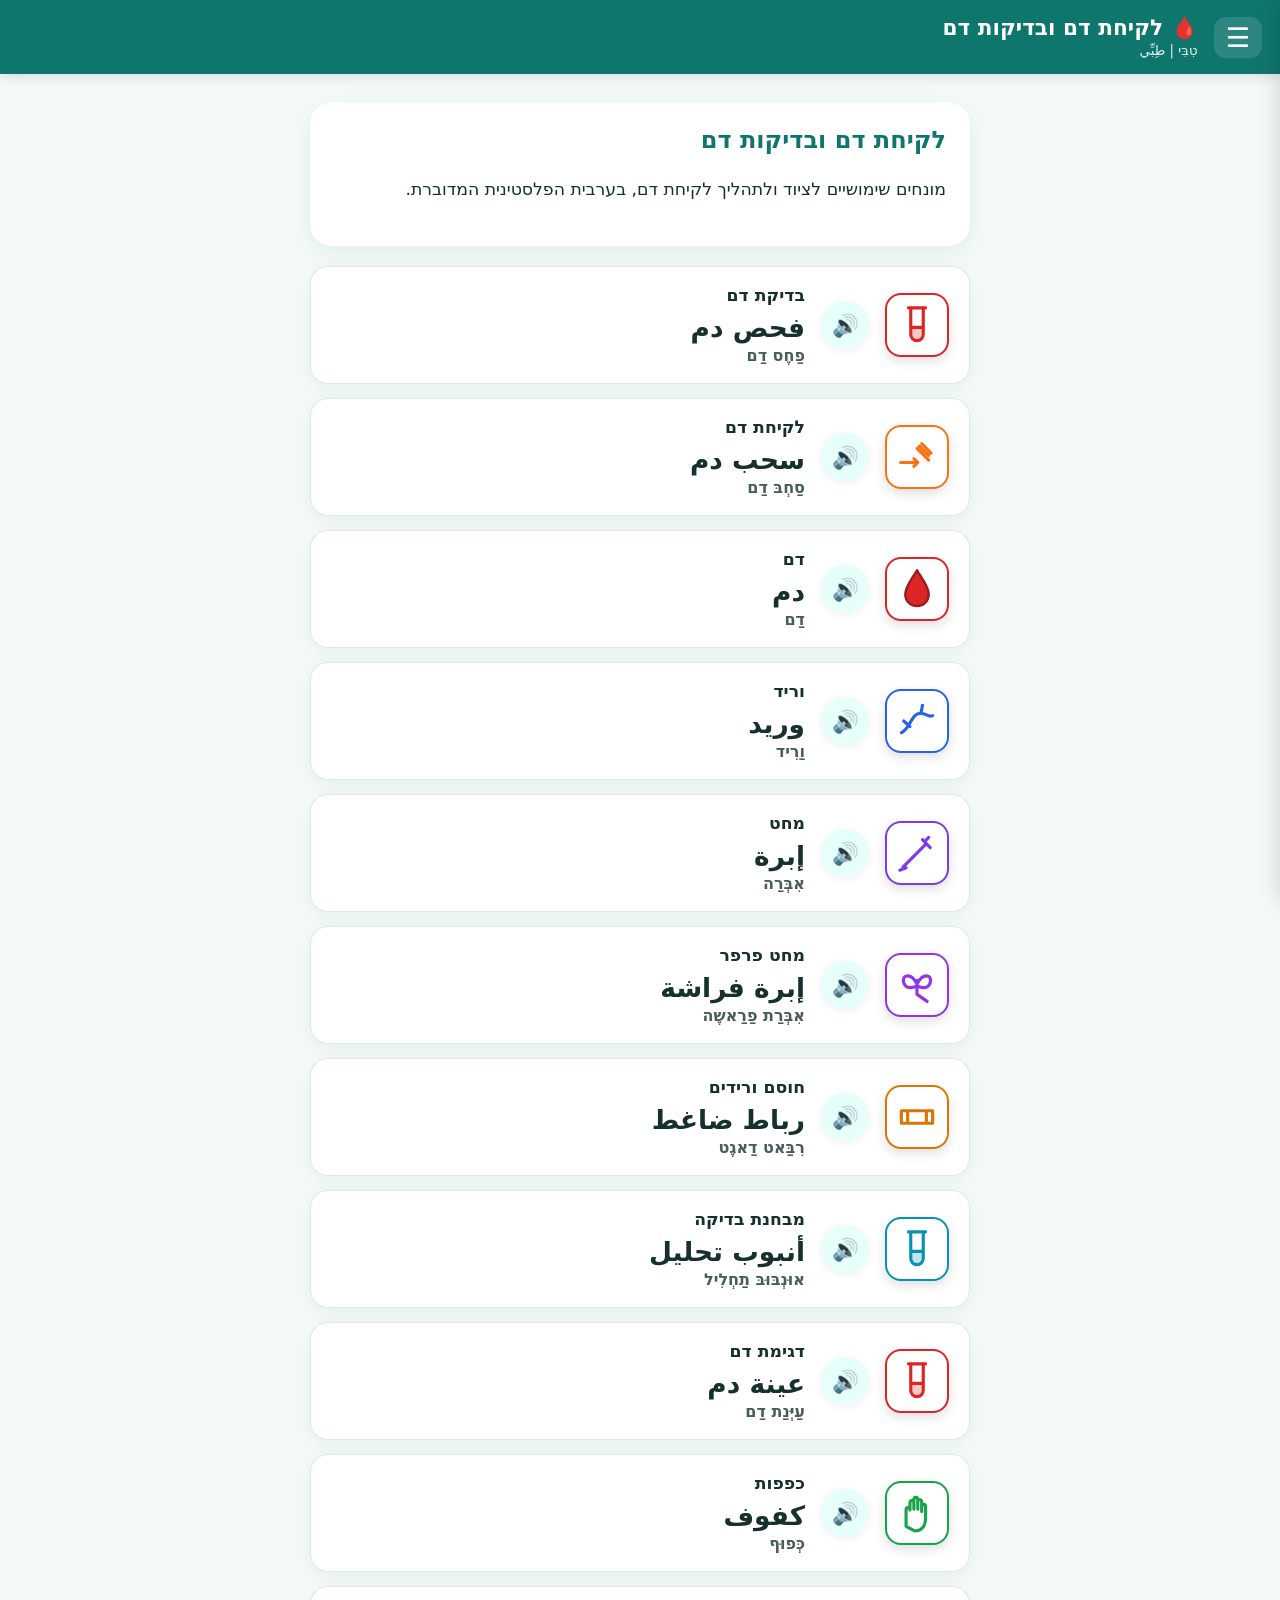
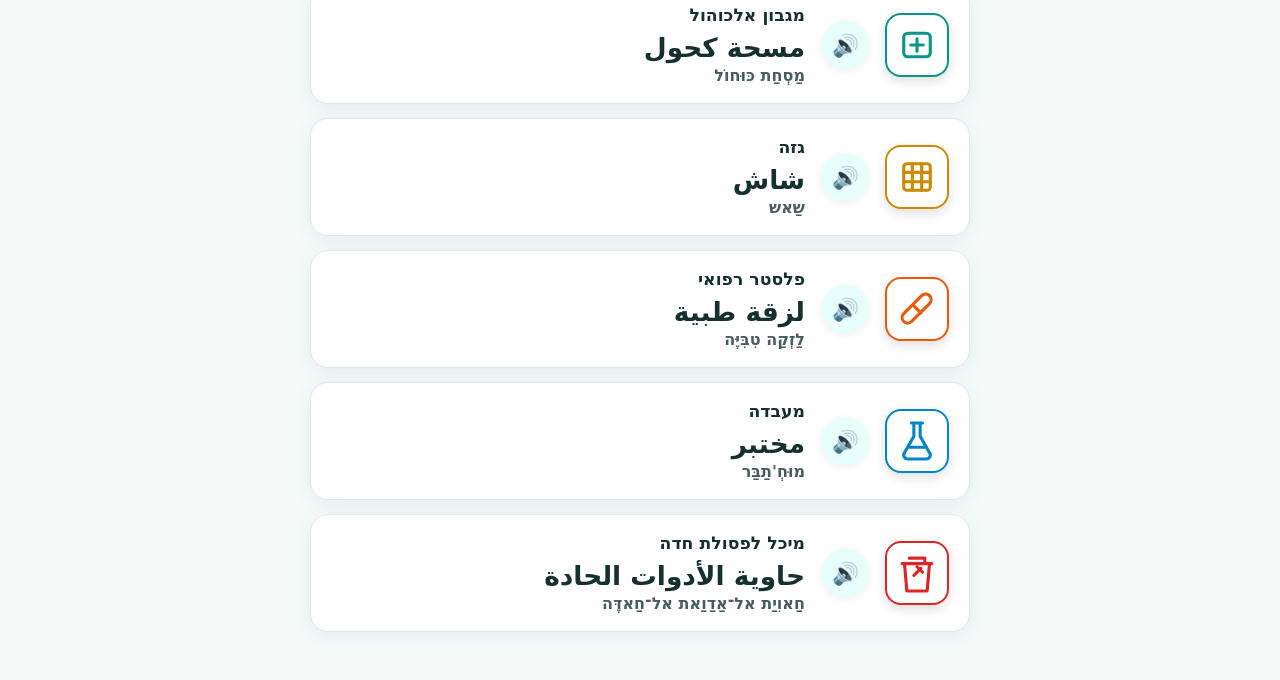
==== categories/blood/index.html @ c86f5dcd "Organize blood category in its own folder" ====
<!doctype html><html lang="he" dir="rtl"><head><meta charset="UTF-8"><meta name="viewport" content="width=device-width,initial-scale=1"><meta name="theme-color" content="#0f766e"><title>לקיחת דם | טִבִּי</title><link rel="manifest" href="../../manifest.json"><link rel="icon" href="../../icon.svg" type="image/svg+xml"><link rel="apple-touch-icon" sizes="192x192" href="../../icon-192.png"><link rel="stylesheet" href="../../style.css"></head><body><header><button id="menuBtn" aria-label="פתיחת תפריט">☰</button><div><b>🩸 לקיחת דם ובדיקות דם</b><small>טִבִּי | طِبِّي</small></div></header><div id="shade"></div><nav id="drawer" aria-label="תפריט ראשי"><button id="closeBtn" aria-label="סגירת תפריט">×</button><h2>טִבִּי | طِبِّي</h2><a href="../../index.html">🏠 דף הבית</a><a href="./index.html">🩸 לקיחת דם ובדיקות דם</a></nav><main class="home"><section class="intro"><h1>לקיחת דם ובדיקות דם</h1><p>מונחים שימושיים לציוד ולתהליך לקיחת דם, בערבית הפלסטינית המדוברת.</p></section><section class="terms" aria-label="מונחים"><article class="term-card"><div class="icon-wrap"><svg class="term-icon" viewBox="0 0 64 64" aria-hidden="true"><path stroke="currentColor" stroke-width="3" fill="none" stroke-linecap="round" stroke-linejoin="round" d="M21 10h22M24 10v34a8 8 0 0 0 16 0V10M24 35h16"/><path d="M25.5 36h13v8a6.5 6.5 0 0 1-13 0z" fill="currentColor" opacity=".25"/></svg></div><button class="audio-btn" type="button" data-audio="../../audio/blood/fahas-dam.mp3" aria-label="השמעת ההגייה">🔊</button><div class="term-text"><div class="he">בדיקת דם</div><div class="ar" lang="ar" dir="rtl">فحص دم</div><div class="tr">פַחֶס דַם</div></div></article><article class="term-card"><div class="icon-wrap"><svg class="term-icon" viewBox="0 0 64 64" aria-hidden="true"><path stroke="currentColor" stroke-width="3" fill="none" stroke-linecap="round" stroke-linejoin="round" d="M11 39h22m-5-5 5 5-5 5M38 15l12 12M35 18l12 12M32 21l15 15"/></svg></div><button class="audio-btn" type="button" data-audio="../../audio/blood/saheb-dam.mp3" aria-label="השמעת ההגייה">🔊</button><div class="term-text"><div class="he">לקיחת דם</div><div class="ar" lang="ar" dir="rtl">سحب دم</div><div class="tr">סַחְבּ דַם</div></div></article><article class="term-card"><div class="icon-wrap"><svg class="term-icon" viewBox="0 0 64 64" aria-hidden="true"><path class="blood-drop" stroke="#991b1b" stroke-width="3" fill="#dc2626" stroke-linecap="round" stroke-linejoin="round" d="M32 8C25 20 17 29 17 39a15 15 0 0 0 30 0C47 29 39 20 32 8z"/></svg></div><button class="audio-btn" type="button" data-audio="../../audio/blood/dam.mp3" aria-label="השמעת ההגייה">🔊</button><div class="term-text"><div class="he">דם</div><div class="ar" lang="ar" dir="rtl">دم</div><div class="tr">דַם</div></div></article><article class="term-card"><div class="icon-wrap"><svg class="term-icon" viewBox="0 0 64 64" aria-hidden="true"><path stroke="currentColor" stroke-width="3" fill="none" stroke-linecap="round" stroke-linejoin="round" d="M12 47c12-5 12-25 25-25 7 0 9 6 15 3M23 39l-8-7m22-10 2-10"/></svg></div><button class="audio-btn" type="button" data-audio="../../audio/blood/warid.mp3" aria-label="השמעת ההגייה">🔊</button><div class="term-text"><div class="he">וריד</div><div class="ar" lang="ar" dir="rtl">وريد</div><div class="tr">וַרִיד</div></div></article><article class="term-card"><div class="icon-wrap"><svg class="term-icon" viewBox="0 0 64 64" aria-hidden="true"><path stroke="currentColor" stroke-width="3" fill="none" stroke-linecap="round" stroke-linejoin="round" d="M14 50l30-30m-5-5 10 10M10 54l8-3m24-34 5-5"/></svg></div><button class="audio-btn" type="button" data-audio="../../audio/blood/ibra.mp3" aria-label="השמעת ההגייה">🔊</button><div class="term-text"><div class="he">מחט</div><div class="ar" lang="ar" dir="rtl">إبرة</div><div class="tr">אִבְּרַה</div></div></article><article class="term-card"><div class="icon-wrap"><svg class="term-icon" viewBox="0 0 64 64" aria-hidden="true"><path stroke="currentColor" stroke-width="3" fill="none" stroke-linecap="round" stroke-linejoin="round" d="M32 31c-7-15-20-13-17-2 2 7 9 8 17 4m0-2c7-15 20-13 17-2-2 7-9 8-17 4m0-7v18m0 0 13 9"/></svg></div><button class="audio-btn" type="button" data-audio="../../audio/blood/ibrat-farashe.mp3" aria-label="השמעת ההגייה">🔊</button><div class="term-text"><div class="he">מחט פרפר</div><div class="ar" lang="ar" dir="rtl">إبرة فراشة</div><div class="tr">אִבְּרַת פַרַאשֶה</div></div></article><article class="term-card"><div class="icon-wrap"><svg class="term-icon" viewBox="0 0 64 64" aria-hidden="true"><path stroke="currentColor" stroke-width="3" fill="none" stroke-linecap="round" stroke-linejoin="round" d="M12 24h40v16H12zM20 24v16m24-16v16"/></svg></div><button class="audio-btn" type="button" data-audio="../../audio/blood/ribaat-daaghet.mp3" aria-label="השמעת ההגייה">🔊</button><div class="term-text"><div class="he">חוסם ורידים</div><div class="ar" lang="ar" dir="rtl">رباط ضاغط</div><div class="tr">רִבַּאט דַאגֶט</div></div></article><article class="term-card"><div class="icon-wrap"><svg class="term-icon" viewBox="0 0 64 64" aria-hidden="true"><path stroke="currentColor" stroke-width="3" fill="none" stroke-linecap="round" stroke-linejoin="round" d="M21 10h22M24 10v34a8 8 0 0 0 16 0V10M24 35h16"/><path d="M25.5 36h13v8a6.5 6.5 0 0 1-13 0z" fill="currentColor" opacity=".25"/></svg></div><button class="audio-btn" type="button" data-audio="../../audio/blood/unboob-tahleel.mp3" aria-label="השמעת ההגייה">🔊</button><div class="term-text"><div class="he">מבחנת בדיקה</div><div class="ar" lang="ar" dir="rtl">أنبوب تحليل</div><div class="tr">אוּנְבּוּבּ תַחְלִיל</div></div></article><article class="term-card"><div class="icon-wrap"><svg class="term-icon" viewBox="0 0 64 64" aria-hidden="true"><path stroke="currentColor" stroke-width="3" fill="none" stroke-linecap="round" stroke-linejoin="round" d="M21 10h22M24 10v34a8 8 0 0 0 16 0V10M24 35h16"/><path d="M25.5 36h13v8a6.5 6.5 0 0 1-13 0z" fill="currentColor" opacity=".25"/></svg></div><button class="audio-btn" type="button" data-audio="../../audio/blood/ayynet-dam.mp3" aria-label="השמעת ההגייה">🔊</button><div class="term-text"><div class="he">דגימת דם</div><div class="ar" lang="ar" dir="rtl">عينة دم</div><div class="tr">עַיְּנַת דַם</div></div></article><article class="term-card"><div class="icon-wrap"><svg class="term-icon" viewBox="0 0 64 64" aria-hidden="true"><path stroke="currentColor" stroke-width="3" fill="none" stroke-linecap="round" stroke-linejoin="round" d="M18 49V28c0-4 5-4 5 0v-9c0-4 5-4 5 0v8-12c0-4 5-4 5 0v12-9c0-4 5-4 5 0v12-6c0-4 5-4 5 0v14c0 13-7 17-14 17z"/></svg></div><button class="audio-btn" type="button" data-audio="../../audio/blood/kfoof.mp3" aria-label="השמעת ההגייה">🔊</button><div class="term-text"><div class="he">כפפות</div><div class="ar" lang="ar" dir="rtl">كفوف</div><div class="tr">כְּפוּף</div></div></article><article class="term-card"><div class="icon-wrap"><svg class="term-icon" viewBox="0 0 64 64" aria-hidden="true"><rect stroke="currentColor" stroke-width="3" fill="none" stroke-linecap="round" stroke-linejoin="round" x="15" y="17" width="34" height="30" rx="5"/><path stroke="currentColor" stroke-width="3" fill="none" stroke-linecap="round" stroke-linejoin="round" d="M24 32h16M32 24v16"/></svg></div><button class="audio-btn" type="button" data-audio="../../audio/blood/mashat-kuhool.mp3" aria-label="השמעת ההגייה">🔊</button><div class="term-text"><div class="he">מגבון אלכוהול</div><div class="ar" lang="ar" dir="rtl">مسحة كحول</div><div class="tr">מַסְחַת כּוּחוֹל</div></div></article><article class="term-card"><div class="icon-wrap"><svg class="term-icon" viewBox="0 0 64 64" aria-hidden="true"><rect stroke="currentColor" stroke-width="3" fill="none" stroke-linecap="round" stroke-linejoin="round" x="15" y="15" width="34" height="34" rx="4"/><path stroke="currentColor" stroke-width="3" fill="none" stroke-linecap="round" stroke-linejoin="round" d="M15 26h34M15 38h34M26 15v34M38 15v34"/></svg></div><button class="audio-btn" type="button" data-audio="../../audio/blood/shaash.mp3" aria-label="השמעת ההגייה">🔊</button><div class="term-text"><div class="he">גזה</div><div class="ar" lang="ar" dir="rtl">شاش</div><div class="tr">שַאש</div></div></article><article class="term-card"><div class="icon-wrap"><svg class="term-icon" viewBox="0 0 64 64" aria-hidden="true"><path stroke="currentColor" stroke-width="3" fill="none" stroke-linecap="round" stroke-linejoin="round" d="M15 38l23-23a7 7 0 0 1 10 10L25 48a7 7 0 0 1-10-10z"/><path stroke="currentColor" stroke-width="3" fill="none" stroke-linecap="round" stroke-linejoin="round" d="M27 27l10 10"/></svg></div><button class="audio-btn" type="button" data-audio="../../audio/blood/lazga-tibbiye.mp3" aria-label="השמעת ההגייה">🔊</button><div class="term-text"><div class="he">פלסטר רפואי</div><div class="ar" lang="ar" dir="rtl">لزقة طبية</div><div class="tr">לַזְקַה טִבִּיֶּה</div></div></article><article class="term-card"><div class="icon-wrap"><svg class="term-icon" viewBox="0 0 64 64" aria-hidden="true"><path stroke="currentColor" stroke-width="3" fill="none" stroke-linecap="round" stroke-linejoin="round" d="M25 9h14M28 9v17L16 47a5 5 0 0 0 4 8h24a5 5 0 0 0 4-8L36 26V9M22 40h20"/></svg></div><button class="audio-btn" type="button" data-audio="../../audio/blood/mukhtabar.mp3" aria-label="השמעת ההגייה">🔊</button><div class="term-text"><div class="he">מעבדה</div><div class="ar" lang="ar" dir="rtl">مختبر</div><div class="tr">מוּחְ'תַבַּר</div></div></article><article class="term-card"><div class="icon-wrap"><svg class="term-icon" viewBox="0 0 64 64" aria-hidden="true"><path stroke="currentColor" stroke-width="3" fill="none" stroke-linecap="round" stroke-linejoin="round" d="M16 20h32l-3 35H19zM13 20h38M22 13h20v7"/><path stroke="currentColor" stroke-width="3" fill="none" stroke-linecap="round" stroke-linejoin="round" d="M28 35l9-9m-5-2 7 7"/></svg></div><button class="audio-btn" type="button" data-audio="../../audio/blood/hawyet-il-adawaat-il-haadde.mp3" aria-label="השמעת ההגייה">🔊</button><div class="term-text"><div class="he">מיכל לפסולת חדה</div><div class="ar" lang="ar" dir="rtl">حاوية الأدوات الحادة</div><div class="tr">חַאוִיַת אל־אַדַוַאת אל־חַאדֶּה</div></div></article></section></main><script src="../../app.js"></script></body></html>
---- style.css ----
:root{font-family:system-ui,-apple-system,"Segoe UI",Arial,sans-serif;color:#16302e;background:#f5faf9}*{box-sizing:border-box}body{margin:0}header{height:74px;background:#0f766e;color:white;display:flex;align-items:center;gap:16px;padding:12px 18px;position:relative;z-index:5;box-shadow:0 2px 12px #0002}header b{display:block;font-size:1.35rem}header small{opacity:.9}button{font:inherit}#menuBtn{border:0;background:#ffffff20;color:white;font-size:1.7rem;border-radius:12px;padding:5px 12px}#drawer{position:fixed;z-index:20;top:0;right:-310px;width:min(82vw,300px);height:100%;background:white;padding:24px;box-shadow:-8px 0 25px #0003;transition:.25s}#drawer.open{right:0}#drawer a{display:block;text-decoration:none;color:#16302e;padding:15px 8px;border-bottom:1px solid #dce9e7;font-weight:650}#closeBtn{float:left;border:0;background:#e8f3f1;border-radius:50%;width:40px;height:40px;font-size:1.6rem}#shade{display:none;position:fixed;inset:0;background:#0007;z-index:15}#shade.show{display:block}.home{max-width:700px;margin:auto;padding:28px 20px 48px}.hero svg{width:100%;max-height:310px}.intro{background:white;border-radius:22px;padding:24px;box-shadow:0 6px 24px #0f766e18}.intro h1{margin-top:0;color:#0f766e}.intro p{font-size:1.08rem;line-height:1.8}@media(prefers-color-scheme:dark){:root{color:#e7f3f1;background:#0b1716}.intro,#drawer{background:#122321}.intro h1{color:#5eead4}#drawer a{color:#e7f3f1;border-color:#29403d}}#installBtn{display:block;width:100%;margin-top:18px;border:0;border-radius:14px;padding:14px 18px;background:#0f766e;color:#fff;font-weight:750;font-size:1.05rem;cursor:pointer}#installBtn[hidden]{display:none}.terms{display:grid;gap:14px;margin-top:20px}.term-card{background:#fff;border-radius:18px;padding:18px 20px;box-shadow:0 4px 18px #0f766e14;border:1px solid #dce9e7}.term-card .he{font-weight:800;font-size:1.08rem}.term-card .ar{font-size:1.65rem;font-weight:750;margin:7px 0 3px}.term-card .tr{opacity:.78;font-weight:650}@media(prefers-color-scheme:dark){.term-card{background:#122321;border-color:#29403d}}.term-card{display:flex;align-items:center;gap:16px}.icon-wrap{width:64px;height:64px;min-width:64px;border-radius:16px;background:#e6fffb;color:#0f766e;display:grid;place-items:center}.term-icon{width:48px;height:48px}.term-text{min-width:0;flex:1}@media(prefers-color-scheme:dark){.icon-wrap{background:#173c38;color:#5eead4}}.term-card:nth-child(15n+1) .icon-wrap{background:#fee2e2;color:#dc2626}.term-card:nth-child(15n+2) .icon-wrap{background:#ffedd5;color:#ea580c}.term-card:nth-child(15n+3) .icon-wrap{background:#ffe4e6;color:#e11d48}.term-card:nth-child(15n+4) .icon-wrap{background:#dbeafe;color:#2563eb}.term-card:nth-child(15n+5) .icon-wrap{background:#e0e7ff;color:#4f46e5}.term-card:nth-child(15n+6) .icon-wrap{background:#f3e8ff;color:#9333ea}.term-card:nth-child(15n+7) .icon-wrap{background:#fef3c7;color:#d97706}.term-card:nth-child(15n+8) .icon-wrap{background:#cffafe;color:#0891b2}.term-card:nth-child(15n+9) .icon-wrap{background:#fce7f3;color:#db2777}.term-card:nth-child(15n+10) .icon-wrap{background:#dcfce7;color:#16a34a}.term-card:nth-child(15n+11) .icon-wrap{background:#ccfbf1;color:#0d9488}.term-card:nth-child(15n+12) .icon-wrap{background:#fef9c3;color:#ca8a04}.term-card:nth-child(15n+13) .icon-wrap{background:#ffedd5;color:#c2410c}.term-card:nth-child(15n+14) .icon-wrap{background:#e0f2fe;color:#0284c7}.term-card:nth-child(15n+15) .icon-wrap{background:#f1f5f9;color:#475569}@media(prefers-color-scheme:dark){.term-card .icon-wrap{filter:saturate(1.15) brightness(.9)}}.icon-wrap{background:#fff!important;border:2px solid currentColor;box-shadow:0 4px 12px #0002}.term-icon{width:50px;height:50px}.term-icon [stroke="currentColor"]{stroke-width:4}.term-card:nth-child(15n+1) .icon-wrap{color:#dc2626}.term-card:nth-child(15n+2) .icon-wrap{color:#f97316}.term-card:nth-child(15n+3) .icon-wrap{color:#dc2626}.term-card:nth-child(15n+4) .icon-wrap{color:#2563eb}.term-card:nth-child(15n+5) .icon-wrap{color:#7c3aed}.term-card:nth-child(15n+6) .icon-wrap{color:#9333ea}.term-card:nth-child(15n+7) .icon-wrap{color:#d97706}.term-card:nth-child(15n+8) .icon-wrap{color:#0891b2}.term-card:nth-child(15n+9) .icon-wrap{color:#dc2626}.term-card:nth-child(15n+10) .icon-wrap{color:#16a34a}.term-card:nth-child(15n+11) .icon-wrap{color:#0d9488}.term-card:nth-child(15n+12) .icon-wrap{color:#ca8a04}.term-card:nth-child(15n+13) .icon-wrap{color:#ea580c}.term-card:nth-child(15n+14) .icon-wrap{color:#0284c7}.term-card:nth-child(15n+15) .icon-wrap{color:#dc2626}@media(prefers-color-scheme:dark){.term-card .icon-wrap{background:#f8fafc!important;filter:none}}.audio-btn{border:0;background:#e6fffb;color:#0f766e;width:48px;height:48px;min-width:48px;border-radius:50%;font-size:1.35rem;display:grid;place-items:center;cursor:pointer;box-shadow:0 2px 8px #0001}.audio-btn:active{transform:scale(.94)}.audio-btn.playing{background:#0f766e;color:#fff}@media(prefers-color-scheme:dark){.audio-btn{background:#173c38;color:#5eead4}.audio-btn.playing{background:#5eead4;color:#0b1716}}
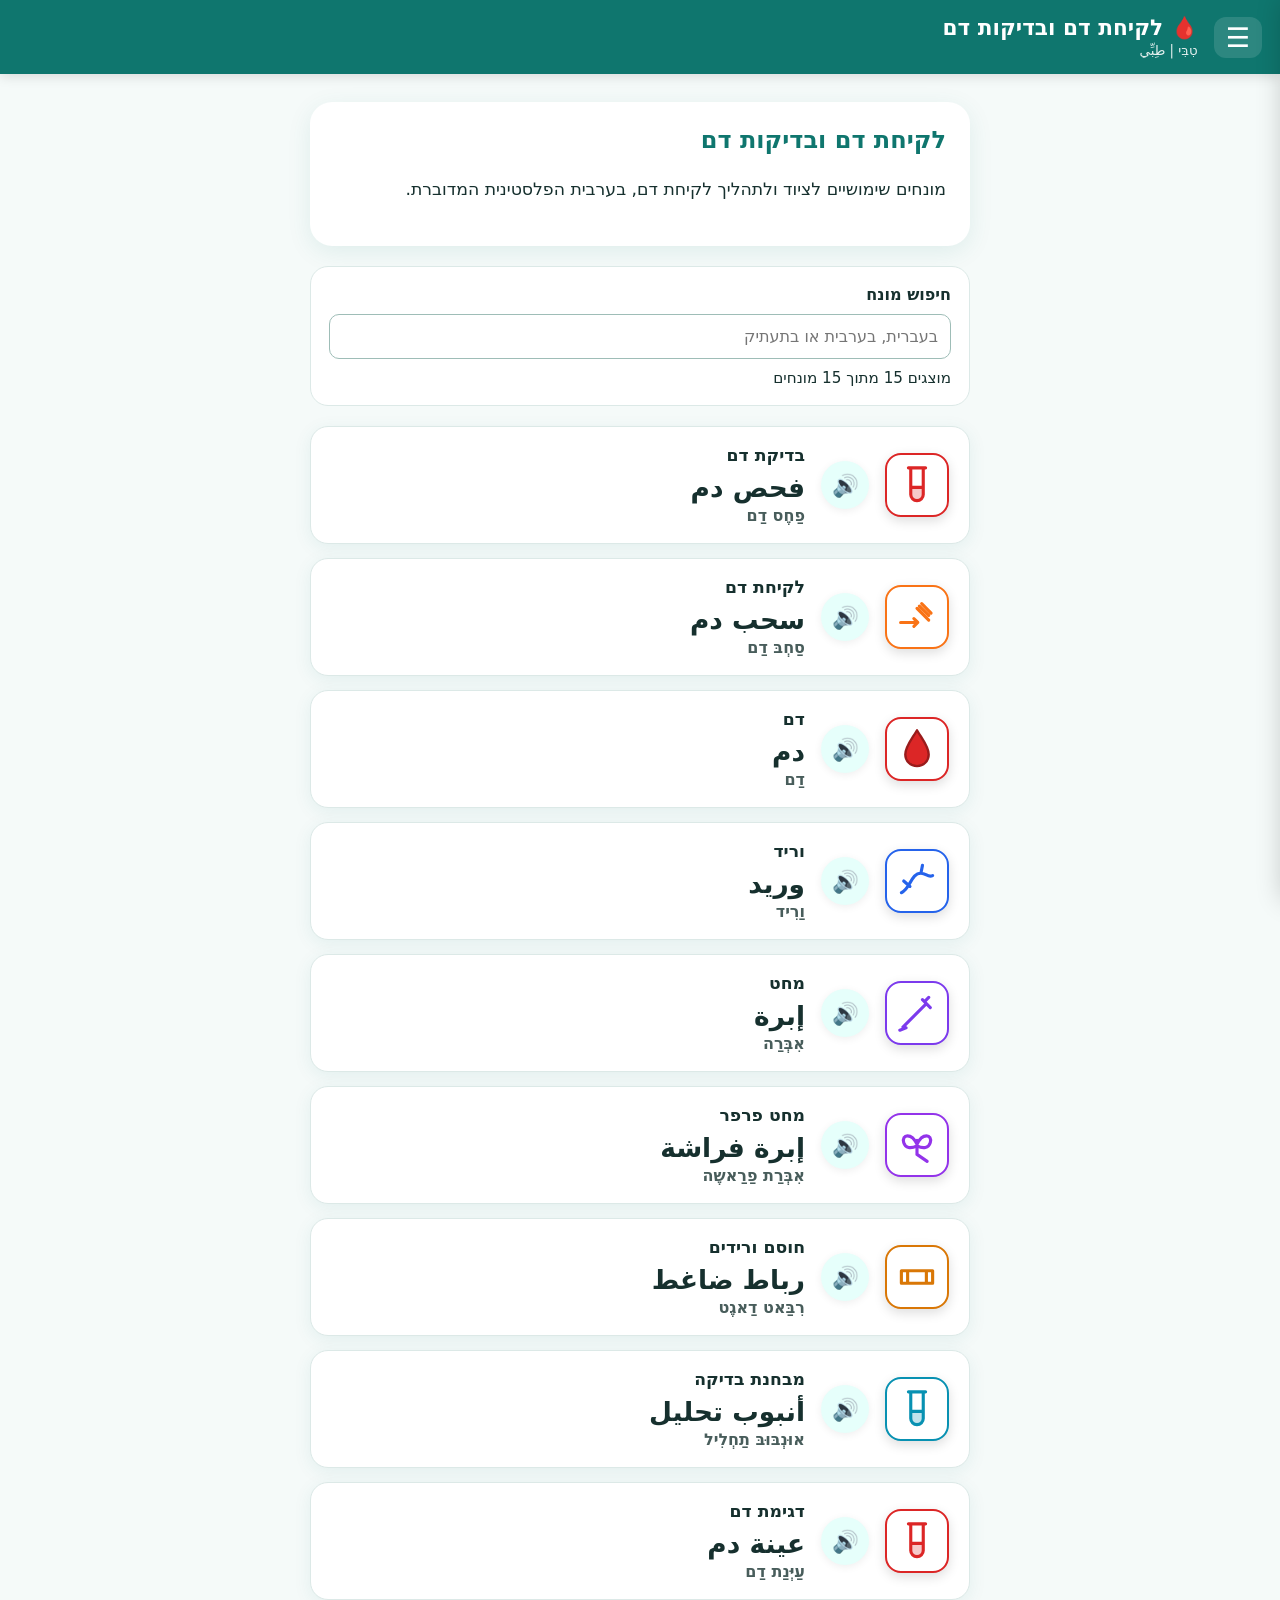
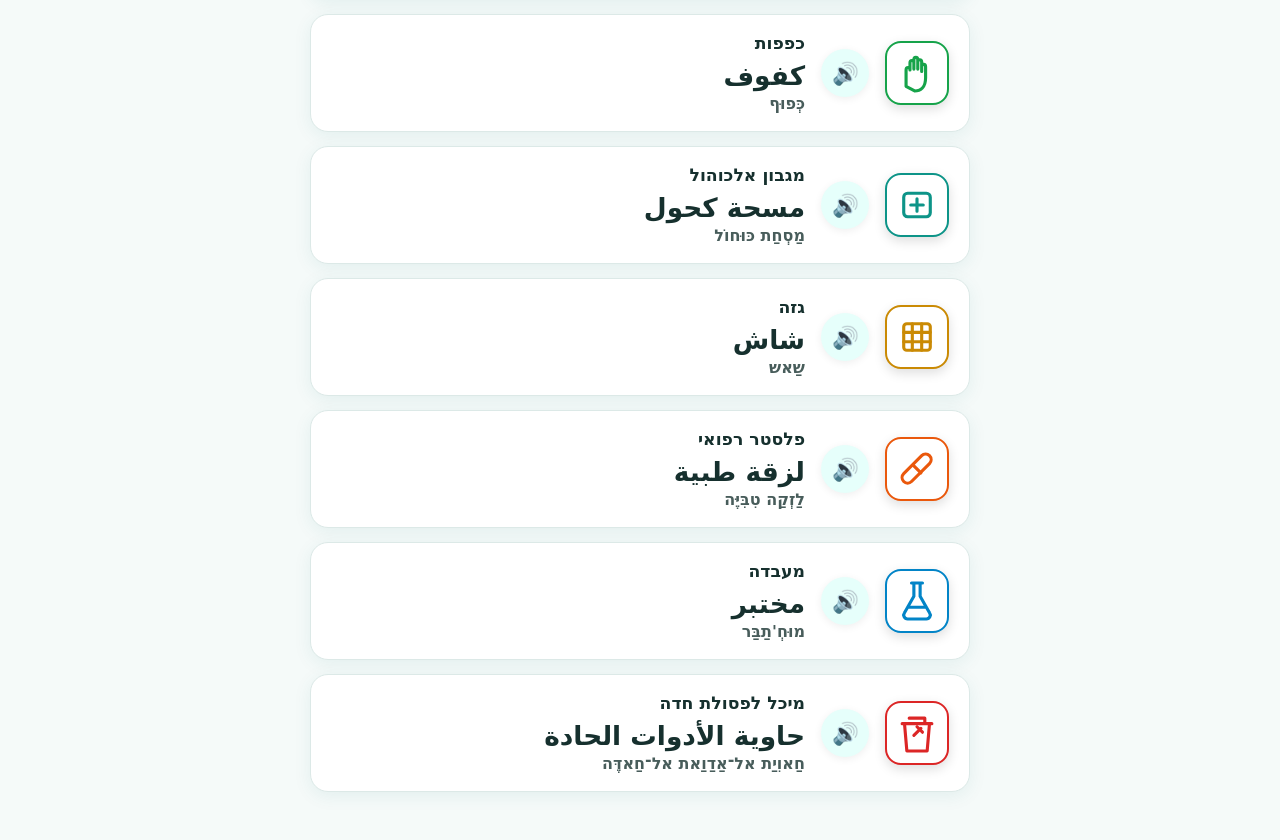
==== commit 8ab8aecf: "Fix offline updates and improve dictionary search and accessibility" ====
--- a/categories/blood/index.html
+++ b/categories/blood/index.html
@@ -1 +1 @@
-<!doctype html><html lang="he" dir="rtl"><head><meta charset="UTF-8"><meta name="viewport" content="width=device-width,initial-scale=1"><meta name="theme-color" content="#0f766e"><title>לקיחת דם | טִבִּי</title><link rel="manifest" href="../../manifest.json"><link rel="icon" href="../../icon.svg" type="image/svg+xml"><link rel="apple-touch-icon" sizes="192x192" href="../../icon-192.png"><link rel="stylesheet" href="../../style.css"></head><body><header><button id="menuBtn" aria-label="פתיחת תפריט">☰</button><div><b>🩸 לקיחת דם ובדיקות דם</b><small>טִבִּי | طِبِّي</small></div></header><div id="shade"></div><nav id="drawer" aria-label="תפריט ראשי"><button id="closeBtn" aria-label="סגירת תפריט">×</button><h2>טִבִּי | طِبِّي</h2><a href="../../index.html">🏠 דף הבית</a><a href="./index.html">🩸 לקיחת דם ובדיקות דם</a></nav><main class="home"><section class="intro"><h1>לקיחת דם ובדיקות דם</h1><p>מונחים שימושיים לציוד ולתהליך לקיחת דם, בערבית הפלסטינית המדוברת.</p></section><section class="terms" aria-label="מונחים"><article class="term-card"><div class="icon-wrap"><svg class="term-icon" viewBox="0 0 64 64" aria-hidden="true"><path stroke="currentColor" stroke-width="3" fill="none" stroke-linecap="round" stroke-linejoin="round" d="M21 10h22M24 10v34a8 8 0 0 0 16 0V10M24 35h16"/><path d="M25.5 36h13v8a6.5 6.5 0 0 1-13 0z" fill="currentColor" opacity=".25"/></svg></div><button class="audio-btn" type="button" data-audio="../../audio/blood/fahas-dam.mp3" aria-label="השמעת ההגייה">🔊</button><div class="term-text"><div class="he">בדיקת דם</div><div class="ar" lang="ar" dir="rtl">فحص دم</div><div class="tr">פַחֶס דַם</div></div></article><article class="term-card"><div class="icon-wrap"><svg class="term-icon" viewBox="0 0 64 64" aria-hidden="true"><path stroke="currentColor" stroke-width="3" fill="none" stroke-linecap="round" stroke-linejoin="round" d="M11 39h22m-5-5 5 5-5 5M38 15l12 12M35 18l12 12M32 21l15 15"/></svg></div><button class="audio-btn" type="button" data-audio="../../audio/blood/saheb-dam.mp3" aria-label="השמעת ההגייה">🔊</button><div class="term-text"><div class="he">לקיחת דם</div><div class="ar" lang="ar" dir="rtl">سحب دم</div><div class="tr">סַחְבּ דַם</div></div></article><article class="term-card"><div class="icon-wrap"><svg class="term-icon" viewBox="0 0 64 64" aria-hidden="true"><path class="blood-drop" stroke="#991b1b" stroke-width="3" fill="#dc2626" stroke-linecap="round" stroke-linejoin="round" d="M32 8C25 20 17 29 17 39a15 15 0 0 0 30 0C47 29 39 20 32 8z"/></svg></div><button class="audio-btn" type="button" data-audio="../../audio/blood/dam.mp3" aria-label="השמעת ההגייה">🔊</button><div class="term-text"><div class="he">דם</div><div class="ar" lang="ar" dir="rtl">دم</div><div class="tr">דַם</div></div></article><article class="term-card"><div class="icon-wrap"><svg class="term-icon" viewBox="0 0 64 64" aria-hidden="true"><path stroke="currentColor" stroke-width="3" fill="none" stroke-linecap="round" stroke-linejoin="round" d="M12 47c12-5 12-25 25-25 7 0 9 6 15 3M23 39l-8-7m22-10 2-10"/></svg></div><button class="audio-btn" type="button" data-audio="../../audio/blood/warid.mp3" aria-label="השמעת ההגייה">🔊</button><div class="term-text"><div class="he">וריד</div><div class="ar" lang="ar" dir="rtl">وريد</div><div class="tr">וַרִיד</div></div></article><article class="term-card"><div class="icon-wrap"><svg class="term-icon" viewBox="0 0 64 64" aria-hidden="true"><path stroke="currentColor" stroke-width="3" fill="none" stroke-linecap="round" stroke-linejoin="round" d="M14 50l30-30m-5-5 10 10M10 54l8-3m24-34 5-5"/></svg></div><button class="audio-btn" type="button" data-audio="../../audio/blood/ibra.mp3" aria-label="השמעת ההגייה">🔊</button><div class="term-text"><div class="he">מחט</div><div class="ar" lang="ar" dir="rtl">إبرة</div><div class="tr">אִבְּרַה</div></div></article><article class="term-card"><div class="icon-wrap"><svg class="term-icon" viewBox="0 0 64 64" aria-hidden="true"><path stroke="currentColor" stroke-width="3" fill="none" stroke-linecap="round" stroke-linejoin="round" d="M32 31c-7-15-20-13-17-2 2 7 9 8 17 4m0-2c7-15 20-13 17-2-2 7-9 8-17 4m0-7v18m0 0 13 9"/></svg></div><button class="audio-btn" type="button" data-audio="../../audio/blood/ibrat-farashe.mp3" aria-label="השמעת ההגייה">🔊</button><div class="term-text"><div class="he">מחט פרפר</div><div class="ar" lang="ar" dir="rtl">إبرة فراشة</div><div class="tr">אִבְּרַת פַרַאשֶה</div></div></article><article class="term-card"><div class="icon-wrap"><svg class="term-icon" viewBox="0 0 64 64" aria-hidden="true"><path stroke="currentColor" stroke-width="3" fill="none" stroke-linecap="round" stroke-linejoin="round" d="M12 24h40v16H12zM20 24v16m24-16v16"/></svg></div><button class="audio-btn" type="button" data-audio="../../audio/blood/ribaat-daaghet.mp3" aria-label="השמעת ההגייה">🔊</button><div class="term-text"><div class="he">חוסם ורידים</div><div class="ar" lang="ar" dir="rtl">رباط ضاغط</div><div class="tr">רִבַּאט דַאגֶט</div></div></article><article class="term-card"><div class="icon-wrap"><svg class="term-icon" viewBox="0 0 64 64" aria-hidden="true"><path stroke="currentColor" stroke-width="3" fill="none" stroke-linecap="round" stroke-linejoin="round" d="M21 10h22M24 10v34a8 8 0 0 0 16 0V10M24 35h16"/><path d="M25.5 36h13v8a6.5 6.5 0 0 1-13 0z" fill="currentColor" opacity=".25"/></svg></div><button class="audio-btn" type="button" data-audio="../../audio/blood/unboob-tahleel.mp3" aria-label="השמעת ההגייה">🔊</button><div class="term-text"><div class="he">מבחנת בדיקה</div><div class="ar" lang="ar" dir="rtl">أنبوب تحليل</div><div class="tr">אוּנְבּוּבּ תַחְלִיל</div></div></article><article class="term-card"><div class="icon-wrap"><svg class="term-icon" viewBox="0 0 64 64" aria-hidden="true"><path stroke="currentColor" stroke-width="3" fill="none" stroke-linecap="round" stroke-linejoin="round" d="M21 10h22M24 10v34a8 8 0 0 0 16 0V10M24 35h16"/><path d="M25.5 36h13v8a6.5 6.5 0 0 1-13 0z" fill="currentColor" opacity=".25"/></svg></div><button class="audio-btn" type="button" data-audio="../../audio/blood/ayynet-dam.mp3" aria-label="השמעת ההגייה">🔊</button><div class="term-text"><div class="he">דגימת דם</div><div class="ar" lang="ar" dir="rtl">عينة دم</div><div class="tr">עַיְּנַת דַם</div></div></article><article class="term-card"><div class="icon-wrap"><svg class="term-icon" viewBox="0 0 64 64" aria-hidden="true"><path stroke="currentColor" stroke-width="3" fill="none" stroke-linecap="round" stroke-linejoin="round" d="M18 49V28c0-4 5-4 5 0v-9c0-4 5-4 5 0v8-12c0-4 5-4 5 0v12-9c0-4 5-4 5 0v12-6c0-4 5-4 5 0v14c0 13-7 17-14 17z"/></svg></div><button class="audio-btn" type="button" data-audio="../../audio/blood/kfoof.mp3" aria-label="השמעת ההגייה">🔊</button><div class="term-text"><div class="he">כפפות</div><div class="ar" lang="ar" dir="rtl">كفوف</div><div class="tr">כְּפוּף</div></div></article><article class="term-card"><div class="icon-wrap"><svg class="term-icon" viewBox="0 0 64 64" aria-hidden="true"><rect stroke="currentColor" stroke-width="3" fill="none" stroke-linecap="round" stroke-linejoin="round" x="15" y="17" width="34" height="30" rx="5"/><path stroke="currentColor" stroke-width="3" fill="none" stroke-linecap="round" stroke-linejoin="round" d="M24 32h16M32 24v16"/></svg></div><button class="audio-btn" type="button" data-audio="../../audio/blood/mashat-kuhool.mp3" aria-label="השמעת ההגייה">🔊</button><div class="term-text"><div class="he">מגבון אלכוהול</div><div class="ar" lang="ar" dir="rtl">مسحة كحول</div><div class="tr">מַסְחַת כּוּחוֹל</div></div></article><article class="term-card"><div class="icon-wrap"><svg class="term-icon" viewBox="0 0 64 64" aria-hidden="true"><rect stroke="currentColor" stroke-width="3" fill="none" stroke-linecap="round" stroke-linejoin="round" x="15" y="15" width="34" height="34" rx="4"/><path stroke="currentColor" stroke-width="3" fill="none" stroke-linecap="round" stroke-linejoin="round" d="M15 26h34M15 38h34M26 15v34M38 15v34"/></svg></div><button class="audio-btn" type="button" data-audio="../../audio/blood/shaash.mp3" aria-label="השמעת ההגייה">🔊</button><div class="term-text"><div class="he">גזה</div><div class="ar" lang="ar" dir="rtl">شاش</div><div class="tr">שַאש</div></div></article><article class="term-card"><div class="icon-wrap"><svg class="term-icon" viewBox="0 0 64 64" aria-hidden="true"><path stroke="currentColor" stroke-width="3" fill="none" stroke-linecap="round" stroke-linejoin="round" d="M15 38l23-23a7 7 0 0 1 10 10L25 48a7 7 0 0 1-10-10z"/><path stroke="currentColor" stroke-width="3" fill="none" stroke-linecap="round" stroke-linejoin="round" d="M27 27l10 10"/></svg></div><button class="audio-btn" type="button" data-audio="../../audio/blood/lazga-tibbiye.mp3" aria-label="השמעת ההגייה">🔊</button><div class="term-text"><div class="he">פלסטר רפואי</div><div class="ar" lang="ar" dir="rtl">لزقة طبية</div><div class="tr">לַזְקַה טִבִּיֶּה</div></div></article><article class="term-card"><div class="icon-wrap"><svg class="term-icon" viewBox="0 0 64 64" aria-hidden="true"><path stroke="currentColor" stroke-width="3" fill="none" stroke-linecap="round" stroke-linejoin="round" d="M25 9h14M28 9v17L16 47a5 5 0 0 0 4 8h24a5 5 0 0 0 4-8L36 26V9M22 40h20"/></svg></div><button class="audio-btn" type="button" data-audio="../../audio/blood/mukhtabar.mp3" aria-label="השמעת ההגייה">🔊</button><div class="term-text"><div class="he">מעבדה</div><div class="ar" lang="ar" dir="rtl">مختبر</div><div class="tr">מוּחְ'תַבַּר</div></div></article><article class="term-card"><div class="icon-wrap"><svg class="term-icon" viewBox="0 0 64 64" aria-hidden="true"><path stroke="currentColor" stroke-width="3" fill="none" stroke-linecap="round" stroke-linejoin="round" d="M16 20h32l-3 35H19zM13 20h38M22 13h20v7"/><path stroke="currentColor" stroke-width="3" fill="none" stroke-linecap="round" stroke-linejoin="round" d="M28 35l9-9m-5-2 7 7"/></svg></div><button class="audio-btn" type="button" data-audio="../../audio/blood/hawyet-il-adawaat-il-haadde.mp3" aria-label="השמעת ההגייה">🔊</button><div class="term-text"><div class="he">מיכל לפסולת חדה</div><div class="ar" lang="ar" dir="rtl">حاوية الأدوات الحادة</div><div class="tr">חַאוִיַת אל־אַדַוַאת אל־חַאדֶּה</div></div></article></section></main><script src="../../app.js"></script></body></html>+<!doctype html><html lang="he" dir="rtl"><head><meta charset="UTF-8"><meta name="viewport" content="width=device-width,initial-scale=1"><meta name="theme-color" content="#0f766e"><title>לקיחת דם | טִבִּי</title><link rel="manifest" href="../../manifest.json"><link rel="icon" href="../../icon.svg" type="image/svg+xml"><link rel="apple-touch-icon" sizes="192x192" href="../../icon-192.png"><link rel="stylesheet" href="../../style.css"></head><body><header><button id="menuBtn" aria-controls="drawer" aria-expanded="false" aria-label="פתיחת תפריט">☰</button><div><b>🩸 לקיחת דם ובדיקות דם</b><small>טִבִּי | طِبِّي</small></div></header><div id="shade"></div><nav id="drawer" inert aria-hidden="true" aria-label="תפריט ראשי"><button id="closeBtn" aria-label="סגירת תפריט">×</button><h2>טִבִּי | طِبِّي</h2><a href="../../index.html">🏠 דף הבית</a><a href="./index.html">🩸 לקיחת דם ובדיקות דם</a><a href="../doctor/">🩺 בדיקה אצל רופא / רופאה</a><a href="../pharmacy/">💊 תרופות ובית מרקחת</a></nav><main class="home"><section class="intro"><h1>לקיחת דם ובדיקות דם</h1><p>מונחים שימושיים לציוד ולתהליך לקיחת דם, בערבית הפלסטינית המדוברת.</p></section><section class="search-box" aria-label="חיפוש בקטגוריה"><label for="termSearch">חיפוש מונח</label><input id="termSearch" type="search" placeholder="בעברית, בערבית או בתעתיק" autocomplete="off"><p id="searchStatus" role="status" aria-live="polite"></p></section><p id="audioStatus" role="status" class="audio-status"></p><section class="terms" aria-label="מונחים"><article class="term-card"><div class="icon-wrap"><svg class="term-icon" viewBox="0 0 64 64" aria-hidden="true"><path stroke="currentColor" stroke-width="3" fill="none" stroke-linecap="round" stroke-linejoin="round" d="M21 10h22M24 10v34a8 8 0 0 0 16 0V10M24 35h16"/><path d="M25.5 36h13v8a6.5 6.5 0 0 1-13 0z" fill="currentColor" opacity=".25"/></svg></div><button class="audio-btn" type="button" data-audio="../../audio/blood/fahas-dam.mp3" aria-label="השמעת ההגייה של בדיקת דם" aria-pressed="false">🔊</button><div class="term-text"><div class="he">בדיקת דם</div><div class="ar" lang="ar" dir="rtl">فحص دم</div><div class="tr">פַחֶס דַם</div></div></article><article class="term-card"><div class="icon-wrap"><svg class="term-icon" viewBox="0 0 64 64" aria-hidden="true"><path stroke="currentColor" stroke-width="3" fill="none" stroke-linecap="round" stroke-linejoin="round" d="M11 39h22m-5-5 5 5-5 5M38 15l12 12M35 18l12 12M32 21l15 15"/></svg></div><button class="audio-btn" type="button" data-audio="../../audio/blood/saheb-dam.mp3" aria-label="השמעת ההגייה של לקיחת דם" aria-pressed="false">🔊</button><div class="term-text"><div class="he">לקיחת דם</div><div class="ar" lang="ar" dir="rtl">سحب دم</div><div class="tr">סַחְבּ דַם</div></div></article><article class="term-card"><div class="icon-wrap"><svg class="term-icon" viewBox="0 0 64 64" aria-hidden="true"><path class="blood-drop" stroke="#991b1b" stroke-width="3" fill="#dc2626" stroke-linecap="round" stroke-linejoin="round" d="M32 8C25 20 17 29 17 39a15 15 0 0 0 30 0C47 29 39 20 32 8z"/></svg></div><button class="audio-btn" type="button" data-audio="../../audio/blood/dam.mp3" aria-label="השמעת ההגייה של דם" aria-pressed="false">🔊</button><div class="term-text"><div class="he">דם</div><div class="ar" lang="ar" dir="rtl">دم</div><div class="tr">דַם</div></div></article><article class="term-card"><div class="icon-wrap"><svg class="term-icon" viewBox="0 0 64 64" aria-hidden="true"><path stroke="currentColor" stroke-width="3" fill="none" stroke-linecap="round" stroke-linejoin="round" d="M12 47c12-5 12-25 25-25 7 0 9 6 15 3M23 39l-8-7m22-10 2-10"/></svg></div><button class="audio-btn" type="button" data-audio="../../audio/blood/warid.mp3" aria-label="השמעת ההגייה של וריד" aria-pressed="false">🔊</button><div class="term-text"><div class="he">וריד</div><div class="ar" lang="ar" dir="rtl">وريد</div><div class="tr">וַרִיד</div></div></article><article class="term-card"><div class="icon-wrap"><svg class="term-icon" viewBox="0 0 64 64" aria-hidden="true"><path stroke="currentColor" stroke-width="3" fill="none" stroke-linecap="round" stroke-linejoin="round" d="M14 50l30-30m-5-5 10 10M10 54l8-3m24-34 5-5"/></svg></div><button class="audio-btn" type="button" data-audio="../../audio/blood/ibra.mp3" aria-label="השמעת ההגייה של מחט" aria-pressed="false">🔊</button><div class="term-text"><div class="he">מחט</div><div class="ar" lang="ar" dir="rtl">إبرة</div><div class="tr">אִבְּרַה</div></div></article><article class="term-card"><div class="icon-wrap"><svg class="term-icon" viewBox="0 0 64 64" aria-hidden="true"><path stroke="currentColor" stroke-width="3" fill="none" stroke-linecap="round" stroke-linejoin="round" d="M32 31c-7-15-20-13-17-2 2 7 9 8 17 4m0-2c7-15 20-13 17-2-2 7-9 8-17 4m0-7v18m0 0 13 9"/></svg></div><button class="audio-btn" type="button" data-audio="../../audio/blood/ibrat-farashe.mp3" aria-label="השמעת ההגייה של מחט פרפר" aria-pressed="false">🔊</button><div class="term-text"><div class="he">מחט פרפר</div><div class="ar" lang="ar" dir="rtl">إبرة فراشة</div><div class="tr">אִבְּרַת פַרַאשֶה</div></div></article><article class="term-card"><div class="icon-wrap"><svg class="term-icon" viewBox="0 0 64 64" aria-hidden="true"><path stroke="currentColor" stroke-width="3" fill="none" stroke-linecap="round" stroke-linejoin="round" d="M12 24h40v16H12zM20 24v16m24-16v16"/></svg></div><button class="audio-btn" type="button" data-audio="../../audio/blood/ribaat-daaghet.mp3" aria-label="השמעת ההגייה של חוסם ורידים" aria-pressed="false">🔊</button><div class="term-text"><div class="he">חוסם ורידים</div><div class="ar" lang="ar" dir="rtl">رباط ضاغط</div><div class="tr">רִבַּאט דַאגֶט</div></div></article><article class="term-card"><div class="icon-wrap"><svg class="term-icon" viewBox="0 0 64 64" aria-hidden="true"><path stroke="currentColor" stroke-width="3" fill="none" stroke-linecap="round" stroke-linejoin="round" d="M21 10h22M24 10v34a8 8 0 0 0 16 0V10M24 35h16"/><path d="M25.5 36h13v8a6.5 6.5 0 0 1-13 0z" fill="currentColor" opacity=".25"/></svg></div><button class="audio-btn" type="button" data-audio="../../audio/blood/unboob-tahleel.mp3" aria-label="השמעת ההגייה של מבחנת בדיקה" aria-pressed="false">🔊</button><div class="term-text"><div class="he">מבחנת בדיקה</div><div class="ar" lang="ar" dir="rtl">أنبوب تحليل</div><div class="tr">אוּנְבּוּבּ תַחְלִיל</div></div></article><article class="term-card"><div class="icon-wrap"><svg class="term-icon" viewBox="0 0 64 64" aria-hidden="true"><path stroke="currentColor" stroke-width="3" fill="none" stroke-linecap="round" stroke-linejoin="round" d="M21 10h22M24 10v34a8 8 0 0 0 16 0V10M24 35h16"/><path d="M25.5 36h13v8a6.5 6.5 0 0 1-13 0z" fill="currentColor" opacity=".25"/></svg></div><button class="audio-btn" type="button" data-audio="../../audio/blood/ayynet-dam.mp3" aria-label="השמעת ההגייה של דגימת דם" aria-pressed="false">🔊</button><div class="term-text"><div class="he">דגימת דם</div><div class="ar" lang="ar" dir="rtl">عينة دم</div><div class="tr">עַיְּנַת דַם</div></div></article><article class="term-card"><div class="icon-wrap"><svg class="term-icon" viewBox="0 0 64 64" aria-hidden="true"><path stroke="currentColor" stroke-width="3" fill="none" stroke-linecap="round" stroke-linejoin="round" d="M18 49V28c0-4 5-4 5 0v-9c0-4 5-4 5 0v8-12c0-4 5-4 5 0v12-9c0-4 5-4 5 0v12-6c0-4 5-4 5 0v14c0 13-7 17-14 17z"/></svg></div><button class="audio-btn" type="button" data-audio="../../audio/blood/kfoof.mp3" aria-label="השמעת ההגייה של כפפות" aria-pressed="false">🔊</button><div class="term-text"><div class="he">כפפות</div><div class="ar" lang="ar" dir="rtl">كفوف</div><div class="tr">כְּפוּף</div></div></article><article class="term-card"><div class="icon-wrap"><svg class="term-icon" viewBox="0 0 64 64" aria-hidden="true"><rect stroke="currentColor" stroke-width="3" fill="none" stroke-linecap="round" stroke-linejoin="round" x="15" y="17" width="34" height="30" rx="5"/><path stroke="currentColor" stroke-width="3" fill="none" stroke-linecap="round" stroke-linejoin="round" d="M24 32h16M32 24v16"/></svg></div><button class="audio-btn" type="button" data-audio="../../audio/blood/mashat-kuhool.mp3" aria-label="השמעת ההגייה של מגבון אלכוהול" aria-pressed="false">🔊</button><div class="term-text"><div class="he">מגבון אלכוהול</div><div class="ar" lang="ar" dir="rtl">مسحة كحول</div><div class="tr">מַסְחַת כּוּחוֹל</div></div></article><article class="term-card"><div class="icon-wrap"><svg class="term-icon" viewBox="0 0 64 64" aria-hidden="true"><rect stroke="currentColor" stroke-width="3" fill="none" stroke-linecap="round" stroke-linejoin="round" x="15" y="15" width="34" height="34" rx="4"/><path stroke="currentColor" stroke-width="3" fill="none" stroke-linecap="round" stroke-linejoin="round" d="M15 26h34M15 38h34M26 15v34M38 15v34"/></svg></div><button class="audio-btn" type="button" data-audio="../../audio/blood/shaash.mp3" aria-label="השמעת ההגייה של גזה" aria-pressed="false">🔊</button><div class="term-text"><div class="he">גזה</div><div class="ar" lang="ar" dir="rtl">شاش</div><div class="tr">שַאש</div></div></article><article class="term-card"><div class="icon-wrap"><svg class="term-icon" viewBox="0 0 64 64" aria-hidden="true"><path stroke="currentColor" stroke-width="3" fill="none" stroke-linecap="round" stroke-linejoin="round" d="M15 38l23-23a7 7 0 0 1 10 10L25 48a7 7 0 0 1-10-10z"/><path stroke="currentColor" stroke-width="3" fill="none" stroke-linecap="round" stroke-linejoin="round" d="M27 27l10 10"/></svg></div><button class="audio-btn" type="button" data-audio="../../audio/blood/lazga-tibbiye.mp3" aria-label="השמעת ההגייה של פלסטר רפואי" aria-pressed="false">🔊</button><div class="term-text"><div class="he">פלסטר רפואי</div><div class="ar" lang="ar" dir="rtl">لزقة طبية</div><div class="tr">לַזְקַה טִבִּיֶּה</div></div></article><article class="term-card"><div class="icon-wrap"><svg class="term-icon" viewBox="0 0 64 64" aria-hidden="true"><path stroke="currentColor" stroke-width="3" fill="none" stroke-linecap="round" stroke-linejoin="round" d="M25 9h14M28 9v17L16 47a5 5 0 0 0 4 8h24a5 5 0 0 0 4-8L36 26V9M22 40h20"/></svg></div><button class="audio-btn" type="button" data-audio="../../audio/blood/mukhtabar.mp3" aria-label="השמעת ההגייה של מעבדה" aria-pressed="false">🔊</button><div class="term-text"><div class="he">מעבדה</div><div class="ar" lang="ar" dir="rtl">مختبر</div><div class="tr">מוּחְ'תַבַּר</div></div></article><article class="term-card"><div class="icon-wrap"><svg class="term-icon" viewBox="0 0 64 64" aria-hidden="true"><path stroke="currentColor" stroke-width="3" fill="none" stroke-linecap="round" stroke-linejoin="round" d="M16 20h32l-3 35H19zM13 20h38M22 13h20v7"/><path stroke="currentColor" stroke-width="3" fill="none" stroke-linecap="round" stroke-linejoin="round" d="M28 35l9-9m-5-2 7 7"/></svg></div><button class="audio-btn" type="button" data-audio="../../audio/blood/hawyet-il-adawaat-il-haadde.mp3" aria-label="השמעת ההגייה של מיכל לפסולת חדה" aria-pressed="false">🔊</button><div class="term-text"><div class="he">מיכל לפסולת חדה</div><div class="ar" lang="ar" dir="rtl">حاوية الأدوات الحادة</div><div class="tr">חַאוִיַת אל־אַדַוַאת אל־חַאדֶּה</div></div></article></section></main><script src="../../app.js"></script></body></html>
--- a/style.css
+++ b/style.css
@@ -1 +1,16 @@
-:root{font-family:system-ui,-apple-system,"Segoe UI",Arial,sans-serif;color:#16302e;background:#f5faf9}*{box-sizing:border-box}body{margin:0}header{height:74px;background:#0f766e;color:white;display:flex;align-items:center;gap:16px;padding:12px 18px;position:relative;z-index:5;box-shadow:0 2px 12px #0002}header b{display:block;font-size:1.35rem}header small{opacity:.9}button{font:inherit}#menuBtn{border:0;background:#ffffff20;color:white;font-size:1.7rem;border-radius:12px;padding:5px 12px}#drawer{position:fixed;z-index:20;top:0;right:-310px;width:min(82vw,300px);height:100%;background:white;padding:24px;box-shadow:-8px 0 25px #0003;transition:.25s}#drawer.open{right:0}#drawer a{display:block;text-decoration:none;color:#16302e;padding:15px 8px;border-bottom:1px solid #dce9e7;font-weight:650}#closeBtn{float:left;border:0;background:#e8f3f1;border-radius:50%;width:40px;height:40px;font-size:1.6rem}#shade{display:none;position:fixed;inset:0;background:#0007;z-index:15}#shade.show{display:block}.home{max-width:700px;margin:auto;padding:28px 20px 48px}.hero svg{width:100%;max-height:310px}.intro{background:white;border-radius:22px;padding:24px;box-shadow:0 6px 24px #0f766e18}.intro h1{margin-top:0;color:#0f766e}.intro p{font-size:1.08rem;line-height:1.8}@media(prefers-color-scheme:dark){:root{color:#e7f3f1;background:#0b1716}.intro,#drawer{background:#122321}.intro h1{color:#5eead4}#drawer a{color:#e7f3f1;border-color:#29403d}}#installBtn{display:block;width:100%;margin-top:18px;border:0;border-radius:14px;padding:14px 18px;background:#0f766e;color:#fff;font-weight:750;font-size:1.05rem;cursor:pointer}#installBtn[hidden]{display:none}.terms{display:grid;gap:14px;margin-top:20px}.term-card{background:#fff;border-radius:18px;padding:18px 20px;box-shadow:0 4px 18px #0f766e14;border:1px solid #dce9e7}.term-card .he{font-weight:800;font-size:1.08rem}.term-card .ar{font-size:1.65rem;font-weight:750;margin:7px 0 3px}.term-card .tr{opacity:.78;font-weight:650}@media(prefers-color-scheme:dark){.term-card{background:#122321;border-color:#29403d}}.term-card{display:flex;align-items:center;gap:16px}.icon-wrap{width:64px;height:64px;min-width:64px;border-radius:16px;background:#e6fffb;color:#0f766e;display:grid;place-items:center}.term-icon{width:48px;height:48px}.term-text{min-width:0;flex:1}@media(prefers-color-scheme:dark){.icon-wrap{background:#173c38;color:#5eead4}}.term-card:nth-child(15n+1) .icon-wrap{background:#fee2e2;color:#dc2626}.term-card:nth-child(15n+2) .icon-wrap{background:#ffedd5;color:#ea580c}.term-card:nth-child(15n+3) .icon-wrap{background:#ffe4e6;color:#e11d48}.term-card:nth-child(15n+4) .icon-wrap{background:#dbeafe;color:#2563eb}.term-card:nth-child(15n+5) .icon-wrap{background:#e0e7ff;color:#4f46e5}.term-card:nth-child(15n+6) .icon-wrap{background:#f3e8ff;color:#9333ea}.term-card:nth-child(15n+7) .icon-wrap{background:#fef3c7;color:#d97706}.term-card:nth-child(15n+8) .icon-wrap{background:#cffafe;color:#0891b2}.term-card:nth-child(15n+9) .icon-wrap{background:#fce7f3;color:#db2777}.term-card:nth-child(15n+10) .icon-wrap{background:#dcfce7;color:#16a34a}.term-card:nth-child(15n+11) .icon-wrap{background:#ccfbf1;color:#0d9488}.term-card:nth-child(15n+12) .icon-wrap{background:#fef9c3;color:#ca8a04}.term-card:nth-child(15n+13) .icon-wrap{background:#ffedd5;color:#c2410c}.term-card:nth-child(15n+14) .icon-wrap{background:#e0f2fe;color:#0284c7}.term-card:nth-child(15n+15) .icon-wrap{background:#f1f5f9;color:#475569}@media(prefers-color-scheme:dark){.term-card .icon-wrap{filter:saturate(1.15) brightness(.9)}}.icon-wrap{background:#fff!important;border:2px solid currentColor;box-shadow:0 4px 12px #0002}.term-icon{width:50px;height:50px}.term-icon [stroke="currentColor"]{stroke-width:4}.term-card:nth-child(15n+1) .icon-wrap{color:#dc2626}.term-card:nth-child(15n+2) .icon-wrap{color:#f97316}.term-card:nth-child(15n+3) .icon-wrap{color:#dc2626}.term-card:nth-child(15n+4) .icon-wrap{color:#2563eb}.term-card:nth-child(15n+5) .icon-wrap{color:#7c3aed}.term-card:nth-child(15n+6) .icon-wrap{color:#9333ea}.term-card:nth-child(15n+7) .icon-wrap{color:#d97706}.term-card:nth-child(15n+8) .icon-wrap{color:#0891b2}.term-card:nth-child(15n+9) .icon-wrap{color:#dc2626}.term-card:nth-child(15n+10) .icon-wrap{color:#16a34a}.term-card:nth-child(15n+11) .icon-wrap{color:#0d9488}.term-card:nth-child(15n+12) .icon-wrap{color:#ca8a04}.term-card:nth-child(15n+13) .icon-wrap{color:#ea580c}.term-card:nth-child(15n+14) .icon-wrap{color:#0284c7}.term-card:nth-child(15n+15) .icon-wrap{color:#dc2626}@media(prefers-color-scheme:dark){.term-card .icon-wrap{background:#f8fafc!important;filter:none}}.audio-btn{border:0;background:#e6fffb;color:#0f766e;width:48px;height:48px;min-width:48px;border-radius:50%;font-size:1.35rem;display:grid;place-items:center;cursor:pointer;box-shadow:0 2px 8px #0001}.audio-btn:active{transform:scale(.94)}.audio-btn.playing{background:#0f766e;color:#fff}@media(prefers-color-scheme:dark){.audio-btn{background:#173c38;color:#5eead4}.audio-btn.playing{background:#5eead4;color:#0b1716}}+:root{font-family:system-ui,-apple-system,"Segoe UI",Arial,sans-serif;color:#16302e;background:#f5faf9}*{box-sizing:border-box}body{margin:0}header{height:74px;background:#0f766e;color:white;display:flex;align-items:center;gap:16px;padding:12px 18px;position:relative;z-index:5;box-shadow:0 2px 12px #0002}header b{display:block;font-size:1.35rem}header small{opacity:.9}button{font:inherit}#menuBtn{border:0;background:#ffffff20;color:white;font-size:1.7rem;border-radius:12px;padding:5px 12px}#drawer{position:fixed;z-index:20;top:0;right:-310px;width:min(82vw,300px);height:100%;background:white;padding:24px;box-shadow:-8px 0 25px #0003;transition:.25s}#drawer.open{right:0}#drawer a{display:block;text-decoration:none;color:#16302e;padding:15px 8px;border-bottom:1px solid #dce9e7;font-weight:650}#closeBtn{float:left;border:0;background:#e8f3f1;border-radius:50%;width:40px;height:40px;font-size:1.6rem}#shade{display:none;position:fixed;inset:0;background:#0007;z-index:15}#shade.show{display:block}.home{max-width:700px;margin:auto;padding:28px 20px 48px}.hero svg{width:100%;max-height:310px}.intro{background:white;border-radius:22px;padding:24px;box-shadow:0 6px 24px #0f766e18}.intro h1{margin-top:0;color:#0f766e}.intro p{font-size:1.08rem;line-height:1.8}@media(prefers-color-scheme:dark){:root{color:#e7f3f1;background:#0b1716}.intro,#drawer{background:#122321}.intro h1{color:#5eead4}#drawer a{color:#e7f3f1;border-color:#29403d}}#installBtn{display:block;width:100%;margin-top:18px;border:0;border-radius:14px;padding:14px 18px;background:#0f766e;color:#fff;font-weight:750;font-size:1.05rem;cursor:pointer}#installBtn[hidden]{display:none}.terms{display:grid;gap:14px;margin-top:20px}.term-card{background:#fff;border-radius:18px;padding:18px 20px;box-shadow:0 4px 18px #0f766e14;border:1px solid #dce9e7}.term-card .he{font-weight:800;font-size:1.08rem}.term-card .ar{font-size:1.65rem;font-weight:750;margin:7px 0 3px}.term-card .tr{opacity:.78;font-weight:650}@media(prefers-color-scheme:dark){.term-card{background:#122321;border-color:#29403d}}.term-card{display:flex;align-items:center;gap:16px}.icon-wrap{width:64px;height:64px;min-width:64px;border-radius:16px;background:#e6fffb;color:#0f766e;display:grid;place-items:center}.term-icon{width:48px;height:48px}.term-text{min-width:0;flex:1}@media(prefers-color-scheme:dark){.icon-wrap{background:#173c38;color:#5eead4}}.term-card:nth-child(15n+1) .icon-wrap{background:#fee2e2;color:#dc2626}.term-card:nth-child(15n+2) .icon-wrap{background:#ffedd5;color:#ea580c}.term-card:nth-child(15n+3) .icon-wrap{background:#ffe4e6;color:#e11d48}.term-card:nth-child(15n+4) .icon-wrap{background:#dbeafe;color:#2563eb}.term-card:nth-child(15n+5) .icon-wrap{background:#e0e7ff;color:#4f46e5}.term-card:nth-child(15n+6) .icon-wrap{background:#f3e8ff;color:#9333ea}.term-card:nth-child(15n+7) .icon-wrap{background:#fef3c7;color:#d97706}.term-card:nth-child(15n+8) .icon-wrap{background:#cffafe;color:#0891b2}.term-card:nth-child(15n+9) .icon-wrap{background:#fce7f3;color:#db2777}.term-card:nth-child(15n+10) .icon-wrap{background:#dcfce7;color:#16a34a}.term-card:nth-child(15n+11) .icon-wrap{background:#ccfbf1;color:#0d9488}.term-card:nth-child(15n+12) .icon-wrap{background:#fef9c3;color:#ca8a04}.term-card:nth-child(15n+13) .icon-wrap{background:#ffedd5;color:#c2410c}.term-card:nth-child(15n+14) .icon-wrap{background:#e0f2fe;color:#0284c7}.term-card:nth-child(15n+15) .icon-wrap{background:#f1f5f9;color:#475569}@media(prefers-color-scheme:dark){.term-card .icon-wrap{filter:saturate(1.15) brightness(.9)}}.icon-wrap{background:#fff!important;border:2px solid currentColor;box-shadow:0 4px 12px #0002}.term-icon{width:50px;height:50px}.term-icon [stroke="currentColor"]{stroke-width:4}.term-card:nth-child(15n+1) .icon-wrap{color:#dc2626}.term-card:nth-child(15n+2) .icon-wrap{color:#f97316}.term-card:nth-child(15n+3) .icon-wrap{color:#dc2626}.term-card:nth-child(15n+4) .icon-wrap{color:#2563eb}.term-card:nth-child(15n+5) .icon-wrap{color:#7c3aed}.term-card:nth-child(15n+6) .icon-wrap{color:#9333ea}.term-card:nth-child(15n+7) .icon-wrap{color:#d97706}.term-card:nth-child(15n+8) .icon-wrap{color:#0891b2}.term-card:nth-child(15n+9) .icon-wrap{color:#dc2626}.term-card:nth-child(15n+10) .icon-wrap{color:#16a34a}.term-card:nth-child(15n+11) .icon-wrap{color:#0d9488}.term-card:nth-child(15n+12) .icon-wrap{color:#ca8a04}.term-card:nth-child(15n+13) .icon-wrap{color:#ea580c}.term-card:nth-child(15n+14) .icon-wrap{color:#0284c7}.term-card:nth-child(15n+15) .icon-wrap{color:#dc2626}@media(prefers-color-scheme:dark){.term-card .icon-wrap{background:#f8fafc!important;filter:none}}.audio-btn{border:0;background:#e6fffb;color:#0f766e;width:48px;height:48px;min-width:48px;border-radius:50%;font-size:1.35rem;display:grid;place-items:center;cursor:pointer;box-shadow:0 2px 8px #0001}.audio-btn:active{transform:scale(.94)}.audio-btn.playing{background:#0f766e;color:#fff}@media(prefers-color-scheme:dark){.audio-btn{background:#173c38;color:#5eead4}.audio-btn.playing{background:#5eead4;color:#0b1716}}
+/* Search, small screens and keyboard navigation */
+[hidden]{display:none!important}
+body.menu-open{overflow:hidden}
+.search-box{margin-top:20px;background:#fff;border-radius:18px;padding:18px;border:1px solid #dce9e7}
+.search-box label{display:block;font-weight:750;margin-bottom:10px}
+.search-box input{width:100%;font:inherit;font-size:1rem;padding:12px;border:1px solid #9ebdb7;border-radius:10px;background:transparent;color:inherit}
+#searchStatus{margin:10px 0 0;font-size:.95rem}
+.audio-status:empty{display:none}
+.audio-status{line-height:1.6}
+button:focus-visible,a:focus-visible,input:focus-visible{outline:3px solid #2563eb;outline-offset:4px}
+@media(max-width:420px){.home{padding:20px 12px 36px}.term-card{padding:14px 12px;gap:10px}.icon-wrap{width:48px;height:48px;min-width:48px}.term-icon{width:38px;height:38px}.term-card .ar{overflow-wrap:anywhere}.term-card .tr{line-height:1.5}header{height:auto;min-height:74px;gap:10px;padding:12px}.intro{padding:20px}}
+@media(prefers-color-scheme:dark){.search-box{background:#122321;border-color:#29403d}}
+@media(prefers-reduced-motion:reduce){#drawer{transition:none}.audio-btn:active{transform:none}}
+.category-links{display:grid;gap:10px;margin:20px 0}
+.category-links a{padding:14px;border:1px solid #9ebdb7;border-radius:12px;color:inherit;text-decoration:none;font-weight:700}
